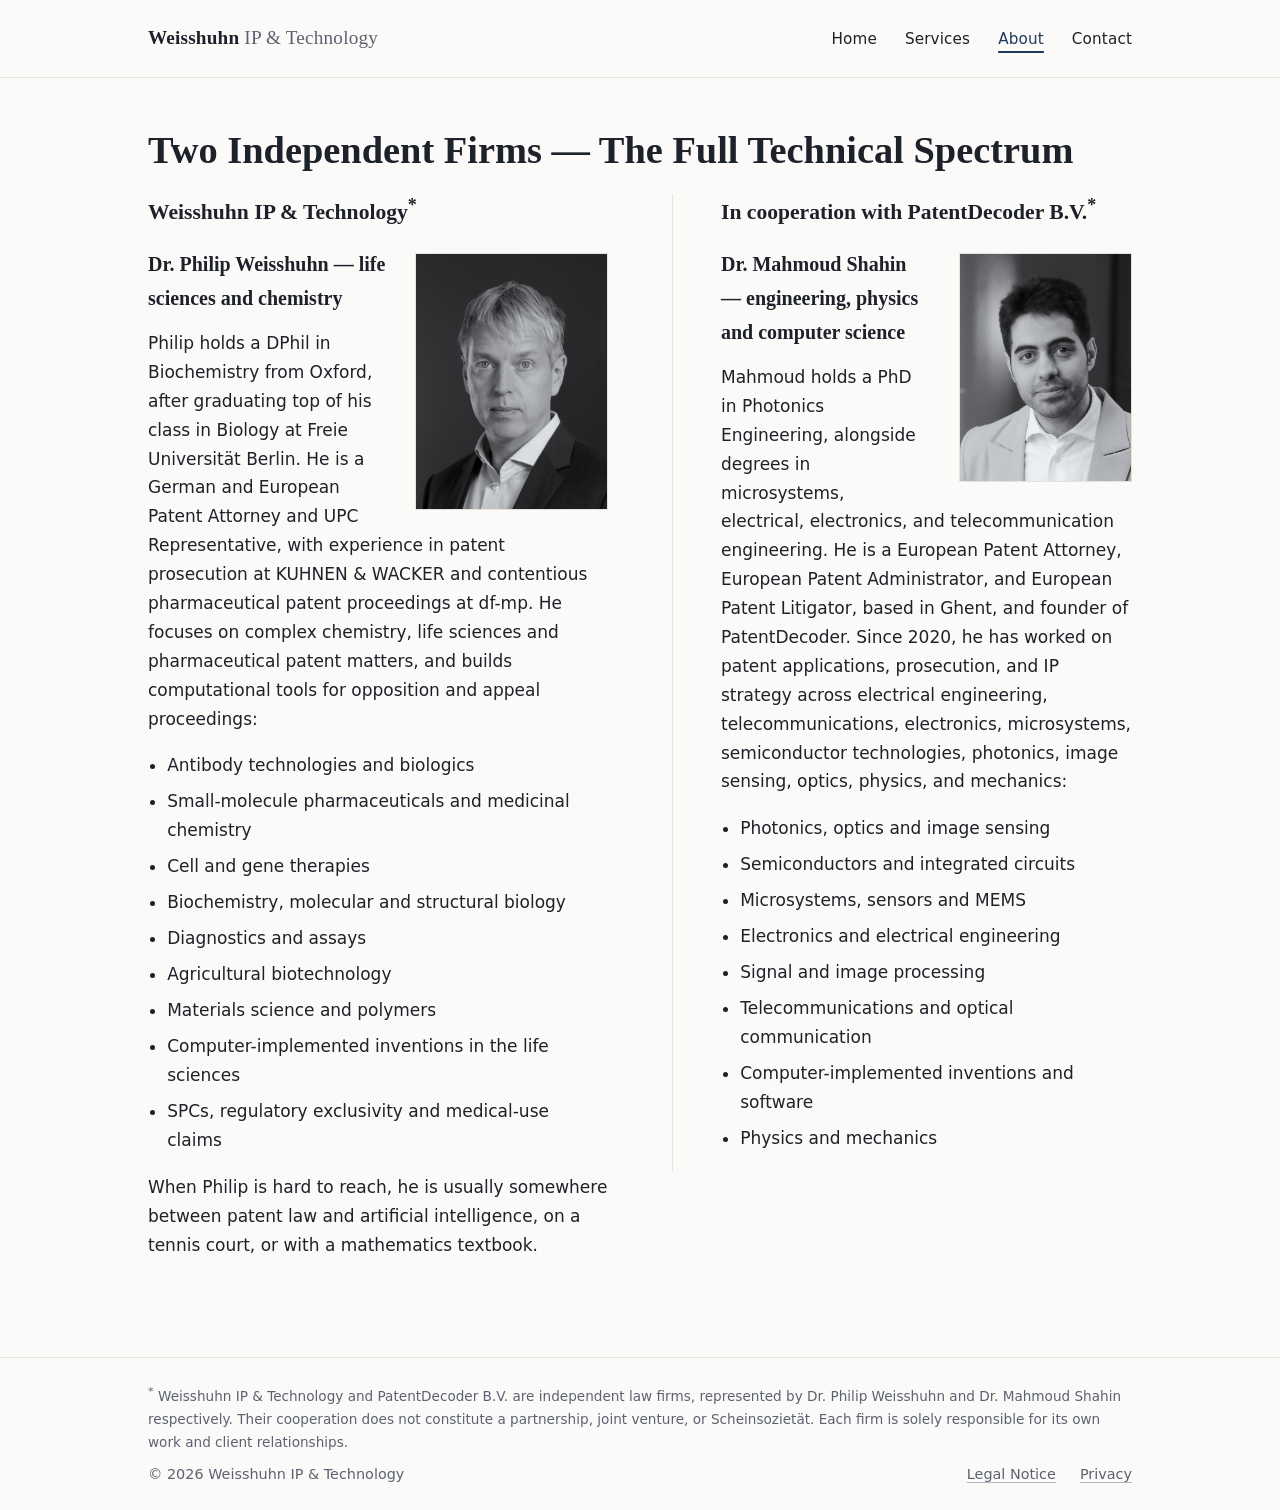
==== about.html @ 323ae5f3 "Initial commit" ====
<!DOCTYPE html>
<html lang="en">
<head>
  <meta charset="utf-8">
  <meta name="viewport" content="width=device-width, initial-scale=1">
  <meta name="color-scheme" content="light">
  <meta name="description" content="Dr. Philip Weisshuhn, German and European Patent Attorney and UPC Representative, based in Vogt, Germany.">
  <title>About – Weisshuhn IP &amp; Technology</title>
  <link rel="icon" type="image/svg+xml" href="favicon.svg">
  <link rel="stylesheet" href="style.css">
</head>
<body>
  <a class="skip" href="#main">Skip to content</a>
  <header class="site">
    <div class="wrap">
      <a class="brand" href="index.html">Weisshuhn <span>IP &amp; Technology</span></a>
      <nav class="main" aria-label="Main">
        <ul>
          <li><a href="index.html">Home</a></li>
          <li><a href="services.html">Services</a></li>
          <li><a href="about.html" aria-current="page">About</a></li>
          <li><a href="contact.html">Contact</a></li>
        </ul>
      </nav>
    </div>
  </header>

  <main id="main" class="about">
    <h1>Two Independent Firms &mdash; The Full Technical Spectrum</h1>
    <div class="about-grid">

      <section class="about-self">
        <h2 class="section-firm">Weisshuhn IP &amp; Technology<sup>*</sup></h2>
        <img class="portrait" src="Seleniumstich.jpg" alt="Dr. Philip Weisshuhn" width="640" height="853">
        <p class="name">Dr. Philip Weisshuhn &mdash; life sciences and chemistry</p>
        <p>Philip holds a DPhil in Biochemistry from Oxford, after graduating top of his class in Biology at Freie Universität Berlin. He is a German and European Patent Attorney and UPC Representative, with experience in patent prosecution at KUHNEN &amp; WACKER and contentious pharmaceutical patent proceedings at df-mp. He focuses on complex chemistry, life sciences and pharmaceutical patent matters, and builds computational tools for opposition and appeal proceedings:</p>

        <ul>
          <li>Antibody technologies and biologics</li>
          <li>Small-molecule pharmaceuticals and medicinal chemistry</li>
          <li>Cell and gene therapies</li>
          <li>Biochemistry, molecular and structural biology</li>
          <li>Diagnostics and assays</li>
          <li>Agricultural biotechnology</li>
          <li>Materials science and polymers</li>
          <li>Computer-implemented inventions in the life sciences</li>
          <li>SPCs, regulatory exclusivity and medical-use claims</li>
        </ul>

        <p>When Philip is hard to reach, he is usually somewhere between patent law and artificial intelligence, on a tennis court, or with a mathematics textbook.</p>
      </section>

      <section class="about-coop">
        <h2 class="section-firm">In cooperation with PatentDecoder B.V.<sup>*</sup></h2>
        <img class="portrait" src="Mahprof.jpg" alt="Dr. Mahmoud Shahin" width="640" height="853">
        <p class="name">Dr. Mahmoud Shahin &mdash; engineering, physics and computer science</p>
        <p>Mahmoud holds a PhD in Photonics Engineering, alongside degrees in microsystems, electrical, electronics, and telecommunication engineering. He is a European Patent Attorney, European Patent Administrator, and European Patent Litigator, based in Ghent, and founder of PatentDecoder. Since 2020, he has worked on patent applications, prosecution, and IP strategy across electrical engineering, telecommunications, electronics, microsystems, semiconductor technologies, photonics, image sensing, optics, physics, and mechanics:</p>

        <ul>
          <li>Photonics, optics and image sensing</li>
          <li>Semiconductors and integrated circuits</li>
          <li>Microsystems, sensors and MEMS</li>
          <li>Electronics and electrical engineering</li>
          <li>Signal and image processing</li>
          <li>Telecommunications and optical communication</li>
          <li>Computer-implemented inventions and software</li>
          <li>Physics and mechanics</li>
        </ul>

      </section>

    </div>
  </main>

  <footer class="site">
    <div class="wrap">
      <p class="coop-note"><sup>*</sup> Weisshuhn IP &amp; Technology and PatentDecoder B.V. are independent law firms, represented by Dr. Philip Weisshuhn and Dr. Mahmoud Shahin respectively. Their cooperation does not constitute a partnership, joint venture, or Scheinsoziet&auml;t. Each firm is solely responsible for its own work and client relationships.</p>
      <p>&copy; 2026 Weisshuhn IP &amp; Technology</p>
      <nav aria-label="Legal">
        <a href="impressum.html">Legal Notice</a>
        <a href="privacy.html">Privacy</a>
      </nav>
    </div>
  </footer>
</body>
</html>
---- style.css ----
/* Weisshuhn IP & Technology — site stylesheet */

:root {
  --ink: #1d2129;
  --muted: #5b6270;
  --accent: #1f3a5c;
  --accent-dark: #16293f;
  --rule: #e4e2dd;
  --bg: #fbfaf8;
  --serif: "Iowan Old Style", "Palatino Linotype", Palatino, "Book Antiqua", Georgia, serif;
  --sans: system-ui, -apple-system, "Segoe UI", Roboto, "Helvetica Neue", Arial, sans-serif;
}

* {
  box-sizing: border-box;
}

html {
  height: 100%;
}

body {
  margin: 0;
  min-height: 100%;
  display: flex;
  flex-direction: column;
  background: var(--bg);
  color: var(--ink);
  font-family: var(--sans);
  font-size: 1.0625rem;
  line-height: 1.7;
  -webkit-font-smoothing: antialiased;
}

/* Layout ------------------------------------------------------------ */

.wrap {
  width: 100%;
  max-width: 64rem;
  margin-inline: auto;
  padding-inline: 1.25rem;
}

main {
  flex: 1;
  width: 100%;
  max-width: 46rem;
  margin-inline: auto;
  padding: 3rem 1.25rem 5rem;
}

/* Header ------------------------------------------------------------ */

.skip {
  position: absolute;
  left: -999px;
  top: 0;
  background: var(--accent);
  color: #fff;
  padding: 0.5rem 1rem;
}

.skip:focus {
  left: 0;
  z-index: 10;
}

header.site {
  border-bottom: 1px solid var(--rule);
  background: var(--bg);
}

header.site .wrap {
  display: flex;
  flex-wrap: wrap;
  align-items: baseline;
  justify-content: space-between;
  gap: 0.5rem 2rem;
  padding-block: 1.4rem;
}

.brand {
  font-family: var(--serif);
  font-size: 1.2rem;
  font-weight: 600;
  color: var(--ink);
  text-decoration: none;
  letter-spacing: 0.01em;
  white-space: nowrap;
}

.brand span {
  font-weight: 400;
  color: var(--muted);
}

nav.main ul {
  list-style: none;
  display: flex;
  flex-wrap: wrap;
  gap: 0.25rem 1.75rem;
  margin: 0;
  padding: 0;
}

nav.main a {
  color: var(--ink);
  text-decoration: none;
  font-size: 0.95rem;
  letter-spacing: 0.01em;
}

nav.main a:hover {
  color: var(--accent);
}

nav.main a[aria-current="page"] {
  color: var(--accent);
  text-decoration: underline;
  text-underline-offset: 0.45em;
  text-decoration-thickness: 1.5px;
}

/* Typography --------------------------------------------------------- */

h1, h2, h3 {
  font-family: var(--serif);
  font-weight: 600;
  line-height: 1.25;
  color: var(--ink);
}

h1 {
  font-size: clamp(1.8rem, 4.5vw, 2.4rem);
  margin: 0 0 1.25rem;
}

h2 {
  font-size: 1.35rem;
  margin: 2.75rem 0 0.75rem;
}

h3 {
  font-size: 1.1rem;
  margin: 2rem 0 0.5rem;
}

p {
  margin: 0 0 1.1rem;
}

ul {
  margin: 0 0 1.1rem;
  padding-left: 1.2rem;
}

main li + li {
  margin-top: 0.45rem;
}

a {
  color: var(--accent);
  text-decoration-color: rgba(31, 58, 92, 0.35);
  text-underline-offset: 0.2em;
}

a:hover {
  color: var(--accent-dark);
  text-decoration-color: currentColor;
}

address {
  font-style: normal;
  margin: 0 0 1.1rem;
}

.lead {
  font-size: 1.15rem;
  color: var(--muted);
  margin-bottom: 2rem;
}

.name {
  font-family: var(--serif);
  font-size: 1.25rem;
  font-weight: 600;
  margin-bottom: 0.9rem;
}

.name-sub {
  font-size: 1rem;
  color: var(--muted);
  margin: -0.6rem 0 0.9rem;
}

.updated {
  font-size: 0.9rem;
  color: var(--muted);
}

/* Highlight for bracketed placeholders — remove the .placeholder class
   (or this rule) once the real details are filled in. */
.placeholder {
  background: #fdf3d2;
  border-radius: 2px;
  padding: 0 0.15em;
}

.portrait {
  float: right;
  width: min(240px, 42%);
  height: auto;
  margin: 0.4rem 0 1rem 1.75rem;
  border: 1px solid var(--rule);
}

/* About ------------------------------------------------------------- */

main.about {
  max-width: 64rem;
}

.about-grid {
  display: grid;
  grid-template-columns: 1fr 1fr;
  gap: 0 4rem;
  align-items: start;
}

.about-coop {
  border-left: 1px solid var(--rule);
  padding-left: 3rem;
}

.section-firm {  margin: 0 0 1.25rem;
}

.coop-sub {
  color: var(--muted);
  font-style: italic;
  margin-bottom: 1.5rem;
}

.coop-note {
  font-size: 0.85rem;
  color: var(--muted);
  width: 100%;
  margin: 0 0 0.75rem;
}

/* Home -------------------------------------------------------------- */

main.home {
  max-width: 55rem;
}

.hero {
  padding-top: 0.75rem;
  display: flex;
  align-items: flex-start;
  gap: 3rem;
}

.hero-text {
  flex: 1;
  min-width: 0;
}

.hero-photo {
  width: min(254px, 38%);
  height: auto;
  border: 1px solid var(--rule);
}

ul.way {
  list-style: none;
  padding: 0;
  margin: 0 0 2.5rem;
}

ul.way li {
  font-family: var(--serif);
  font-size: 1.2rem;
  line-height: 1.55;
  padding-left: 2.2rem;
  position: relative;
}

ul.way li + li {
  margin-top: 1.15rem;
}

ul.way li::before {
  content: "\2026";
  position: absolute;
  left: 0;
  color: var(--accent);
}

.cta {
  margin-top: 2.75rem;
  text-align: center;
}

.cta a {
  display: inline-block;
  border: 1px solid var(--accent);
  color: var(--accent);
  text-decoration: none;
  padding: 0.55em 1.2em;
  letter-spacing: 0.01em;
}

.cta a:hover {
  background: var(--accent);
  color: #fff;
}

/* Footer ------------------------------------------------------------- */

footer.site {
  border-top: 1px solid var(--rule);
  font-size: 0.9rem;
  color: var(--muted);
}

footer.site .wrap {
  display: flex;
  flex-wrap: wrap;
  justify-content: space-between;
  gap: 0.5rem 2rem;
  padding-block: 1.5rem;
}

footer.site p {
  margin: 0;
}

footer.site nav {
  display: flex;
  gap: 1.5rem;
}

footer.site a {
  color: var(--muted);
}

footer.site a:hover {
  color: var(--accent);
}

/* Small screens ------------------------------------------------------ */

@media (max-width: 900px) {
  .about-grid {
    grid-template-columns: 1fr;
  }

  .about-coop {
    border-left: none;
    border-top: 1px solid var(--rule);
    padding-left: 0;
    padding-top: 2rem;
    margin-top: 2rem;
  }
}

@media (max-width: 640px) {
  header.site .wrap {
    flex-direction: column;
    align-items: flex-start;
    padding-block: 1.1rem;
  }

  nav.main ul {
    gap: 0.25rem 1.25rem;
  }

  main {
    padding-top: 2.25rem;
  }

  ul.way li {
    font-size: 1.1rem;
    padding-left: 1.8rem;
  }

  .portrait {
    float: none;
    width: min(220px, 60%);
    margin: 0.25rem 0 1.5rem;
  }

  .hero {
    flex-direction: column;
    gap: 0;
  }

  .hero-photo {
    width: min(220px, 60%);
    margin-top: 2rem;
    order: 1;
  }
}
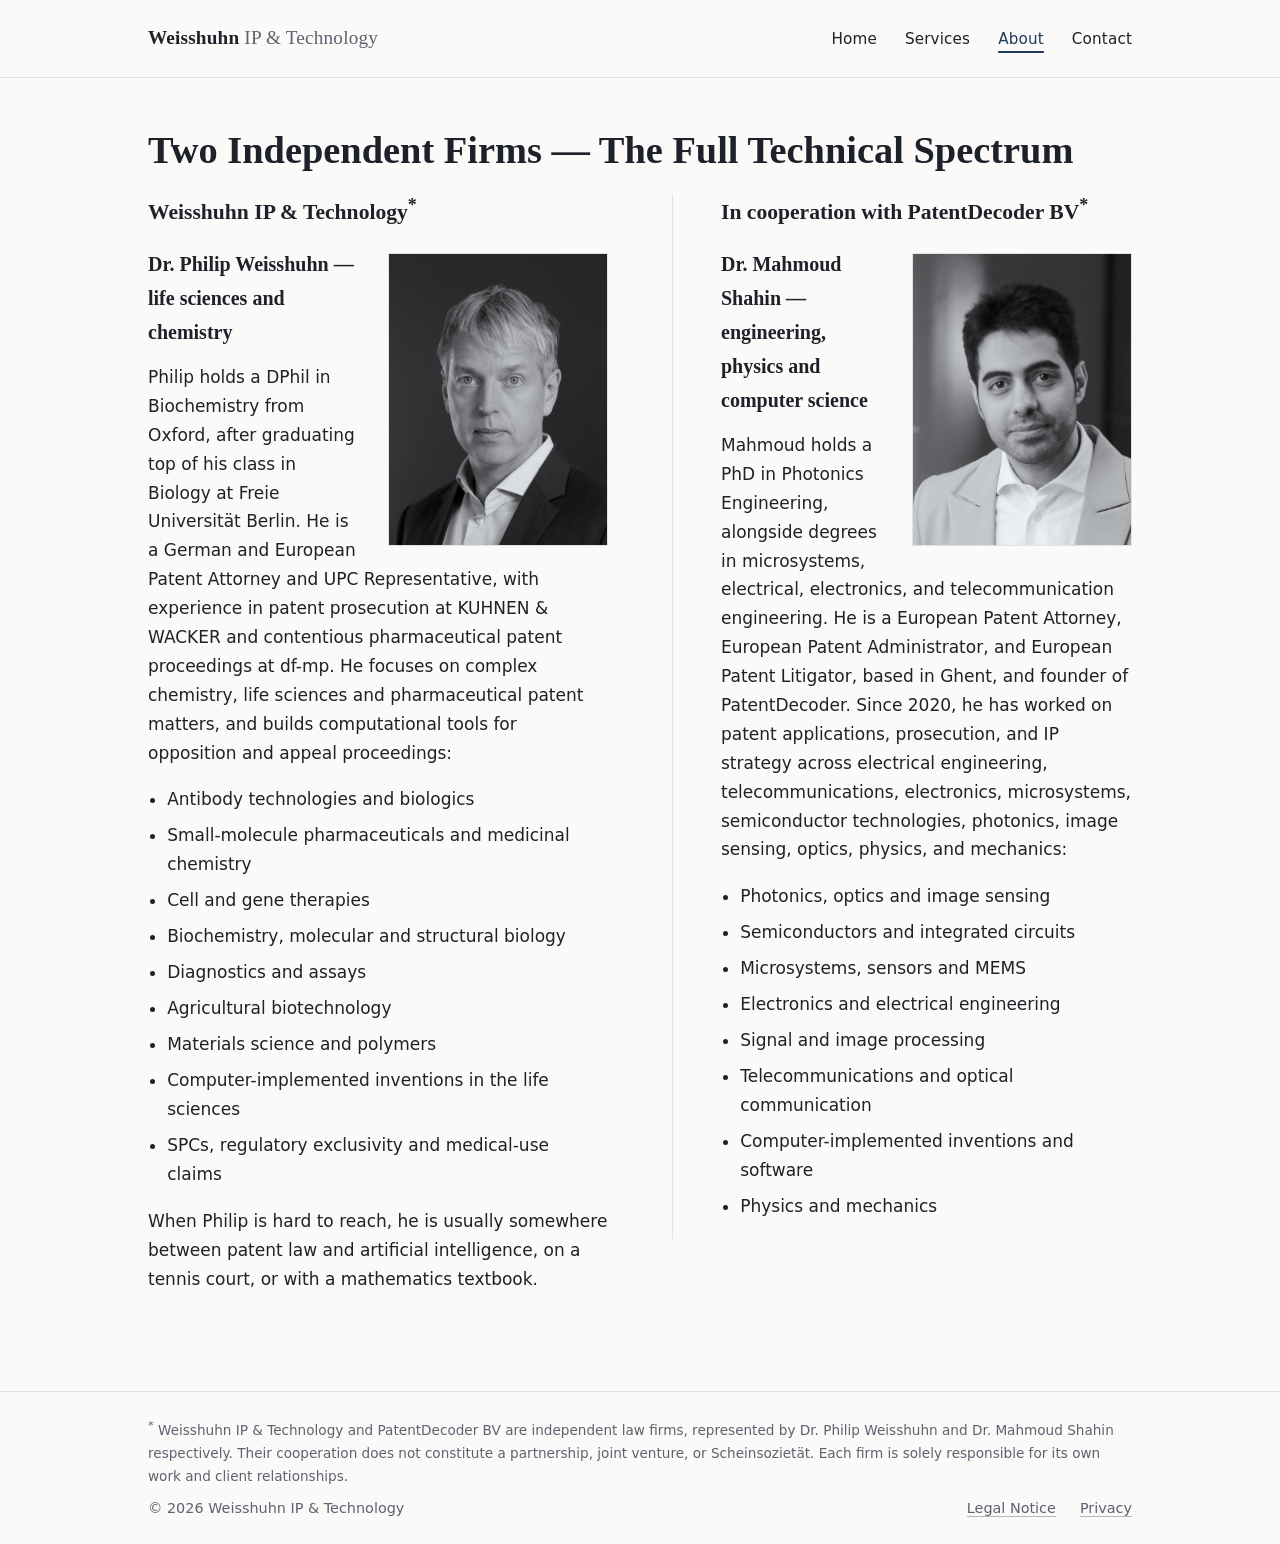
==== commit 8e9fa70b: "Update home page text and about page, fix hero photo alignment" ====
--- a/about.html
+++ b/about.html
@@ -51,7 +51,7 @@
       </section>
 
       <section class="about-coop">
-        <h2 class="section-firm">In cooperation with PatentDecoder B.V.<sup>*</sup></h2>
+        <h2 class="section-firm">In cooperation with PatentDecoder BV<sup>*</sup></h2>
         <img class="portrait" src="Mahprof.jpg" alt="Dr. Mahmoud Shahin" width="640" height="853">
         <p class="name">Dr. Mahmoud Shahin &mdash; engineering, physics and computer science</p>
         <p>Mahmoud holds a PhD in Photonics Engineering, alongside degrees in microsystems, electrical, electronics, and telecommunication engineering. He is a European Patent Attorney, European Patent Administrator, and European Patent Litigator, based in Ghent, and founder of PatentDecoder. Since 2020, he has worked on patent applications, prosecution, and IP strategy across electrical engineering, telecommunications, electronics, microsystems, semiconductor technologies, photonics, image sensing, optics, physics, and mechanics:</p>
@@ -74,7 +74,7 @@
 
   <footer class="site">
     <div class="wrap">
-      <p class="coop-note"><sup>*</sup> Weisshuhn IP &amp; Technology and PatentDecoder B.V. are independent law firms, represented by Dr. Philip Weisshuhn and Dr. Mahmoud Shahin respectively. Their cooperation does not constitute a partnership, joint venture, or Scheinsoziet&auml;t. Each firm is solely responsible for its own work and client relationships.</p>
+      <p class="coop-note"><sup>*</sup> Weisshuhn IP &amp; Technology and PatentDecoder BV are independent law firms, represented by Dr. Philip Weisshuhn and Dr. Mahmoud Shahin respectively. Their cooperation does not constitute a partnership, joint venture, or Scheinsoziet&auml;t. Each firm is solely responsible for its own work and client relationships.</p>
       <p>&copy; 2026 Weisshuhn IP &amp; Technology</p>
       <nav aria-label="Legal">
         <a href="impressum.html">Legal Notice</a>
--- a/style.css
+++ b/style.css
@@ -227,6 +227,10 @@
   align-items: start;
 }
 
+.about-grid .portrait {
+  width: 220px;
+}
+
 .about-coop {
   border-left: 1px solid var(--rule);
   padding-left: 3rem;
@@ -257,7 +261,7 @@
 .hero {
   padding-top: 0.75rem;
   display: flex;
-  align-items: flex-start;
+  align-items: stretch;
   gap: 3rem;
 }
 
@@ -266,16 +270,26 @@
   min-width: 0;
 }
 
+.hero-photo-wrap {
+  position: relative;
+  width: min(254px, 38%);
+  align-self: stretch;
+  overflow: hidden;
+  border: 1px solid var(--rule);
+}
+
 .hero-photo {
-  width: min(254px, 38%);
-  height: auto;
-  border: 1px solid var(--rule);
+  position: absolute;
+  inset: 0;
+  width: 100%;
+  height: 100%;
+  object-fit: cover;
 }
 
 ul.way {
   list-style: none;
   padding: 0;
-  margin: 0 0 2.5rem;
+  margin: 0;
 }
 
 ul.way li {
@@ -396,9 +410,17 @@
     gap: 0;
   }
 
-  .hero-photo {
+  .hero-photo-wrap {
+    position: static;
     width: min(220px, 60%);
     margin-top: 2rem;
     order: 1;
-  }
-}
+    align-self: auto;
+  }
+
+  .hero-photo {
+    position: static;
+    width: 100%;
+    height: auto;
+  }
+}
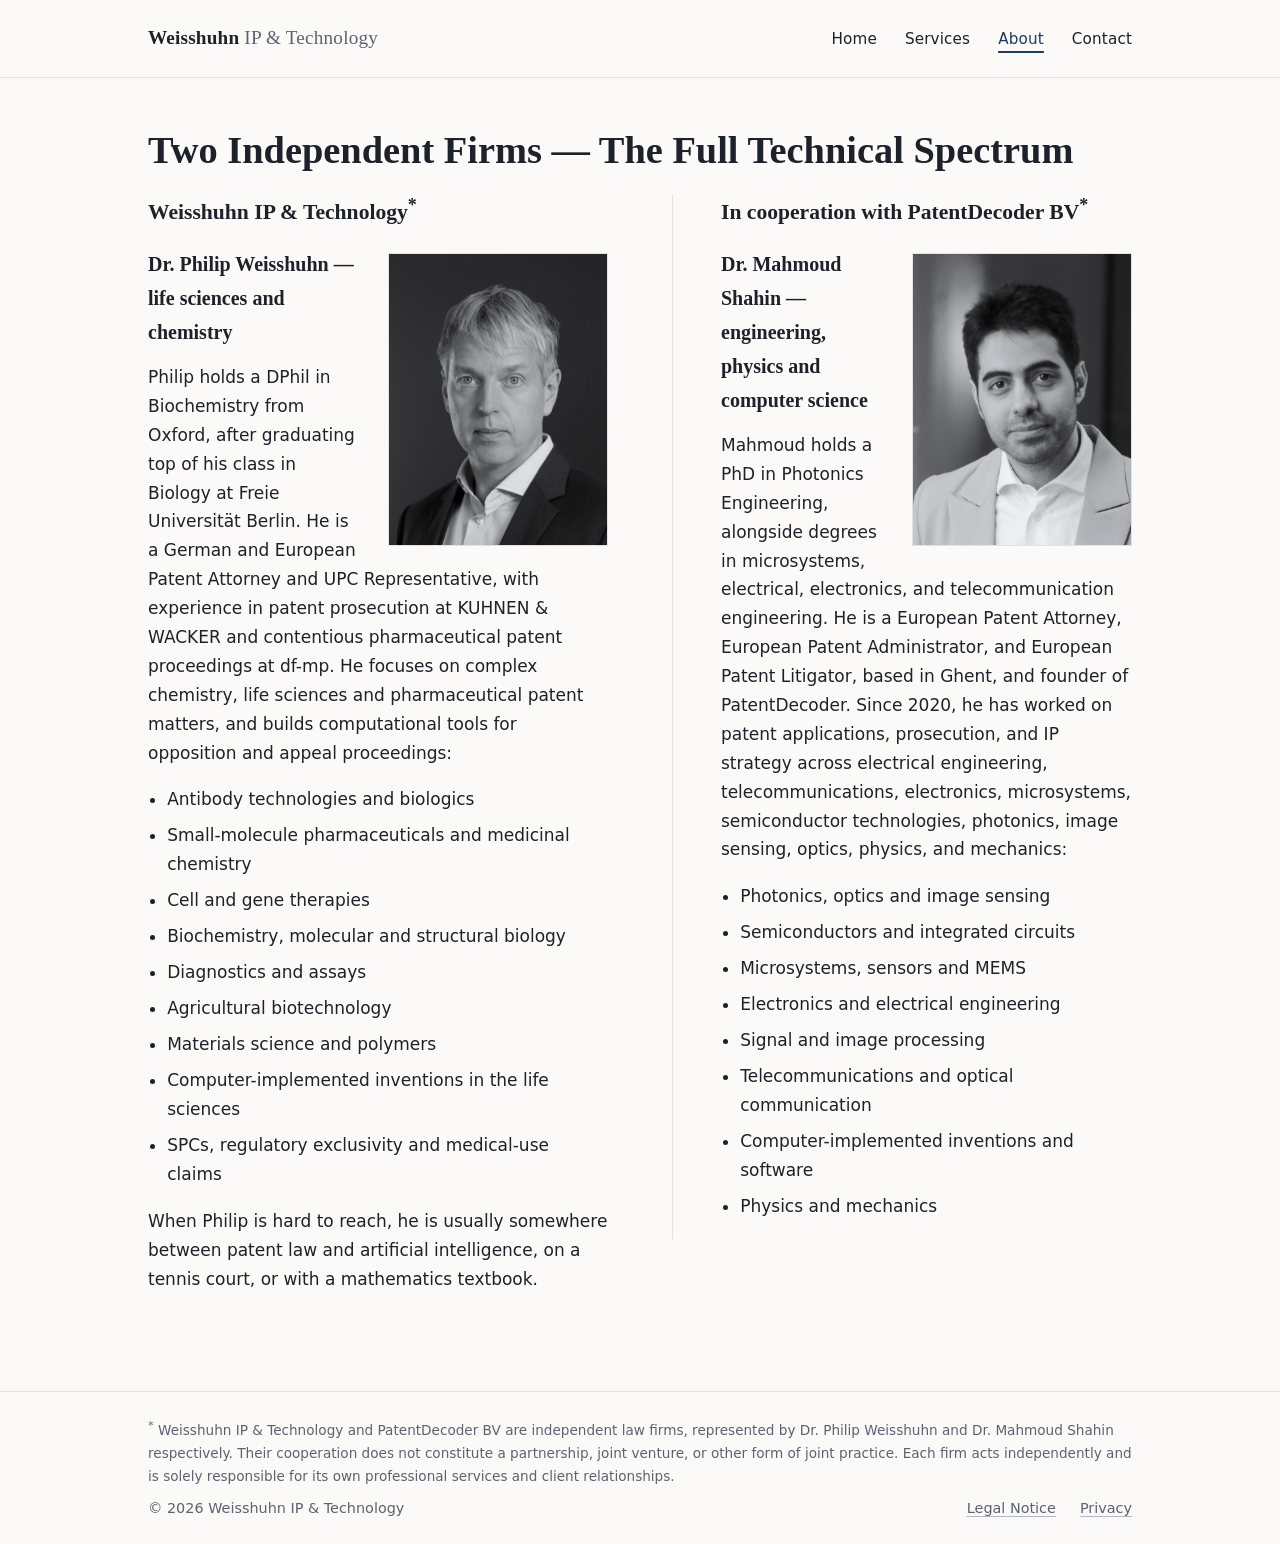
==== commit d867e99e: "Update cooperation note wording" ====
--- a/about.html
+++ b/about.html
@@ -74,7 +74,7 @@
 
   <footer class="site">
     <div class="wrap">
-      <p class="coop-note"><sup>*</sup> Weisshuhn IP &amp; Technology and PatentDecoder BV are independent law firms, represented by Dr. Philip Weisshuhn and Dr. Mahmoud Shahin respectively. Their cooperation does not constitute a partnership, joint venture, or Scheinsoziet&auml;t. Each firm is solely responsible for its own work and client relationships.</p>
+      <p class="coop-note"><sup>*</sup> Weisshuhn IP &amp; Technology and PatentDecoder BV are independent law firms, represented by Dr. Philip Weisshuhn and Dr. Mahmoud Shahin respectively. Their cooperation does not constitute a partnership, joint venture, or other form of joint practice. Each firm acts independently and is solely responsible for its own professional services and client relationships.</p>
       <p>&copy; 2026 Weisshuhn IP &amp; Technology</p>
       <nav aria-label="Legal">
         <a href="impressum.html">Legal Notice</a>
--- a/style.css
+++ b/style.css
@@ -261,7 +261,7 @@
 .hero {
   padding-top: 0.75rem;
   display: flex;
-  align-items: stretch;
+  align-items: flex-start;
   gap: 3rem;
 }
 
@@ -270,26 +270,18 @@
   min-width: 0;
 }
 
-.hero-photo-wrap {
-  position: relative;
+.hero-photo {
+  flex: 0 0 auto;
   width: min(254px, 38%);
-  align-self: stretch;
-  overflow: hidden;
+  min-width: 0;
+  height: auto;
   border: 1px solid var(--rule);
-}
-
-.hero-photo {
-  position: absolute;
-  inset: 0;
-  width: 100%;
-  height: 100%;
-  object-fit: cover;
 }
 
 ul.way {
   list-style: none;
   padding: 0;
-  margin: 0;
+  margin: 0 0 2.5rem;
 }
 
 ul.way li {
@@ -410,17 +402,11 @@
     gap: 0;
   }
 
-  .hero-photo-wrap {
+  .hero-photo {
     position: static;
     width: min(220px, 60%);
+    height: auto;
     margin-top: 2rem;
     order: 1;
-    align-self: auto;
-  }
-
-  .hero-photo {
-    position: static;
-    width: 100%;
-    height: auto;
-  }
-}
+  }
+}
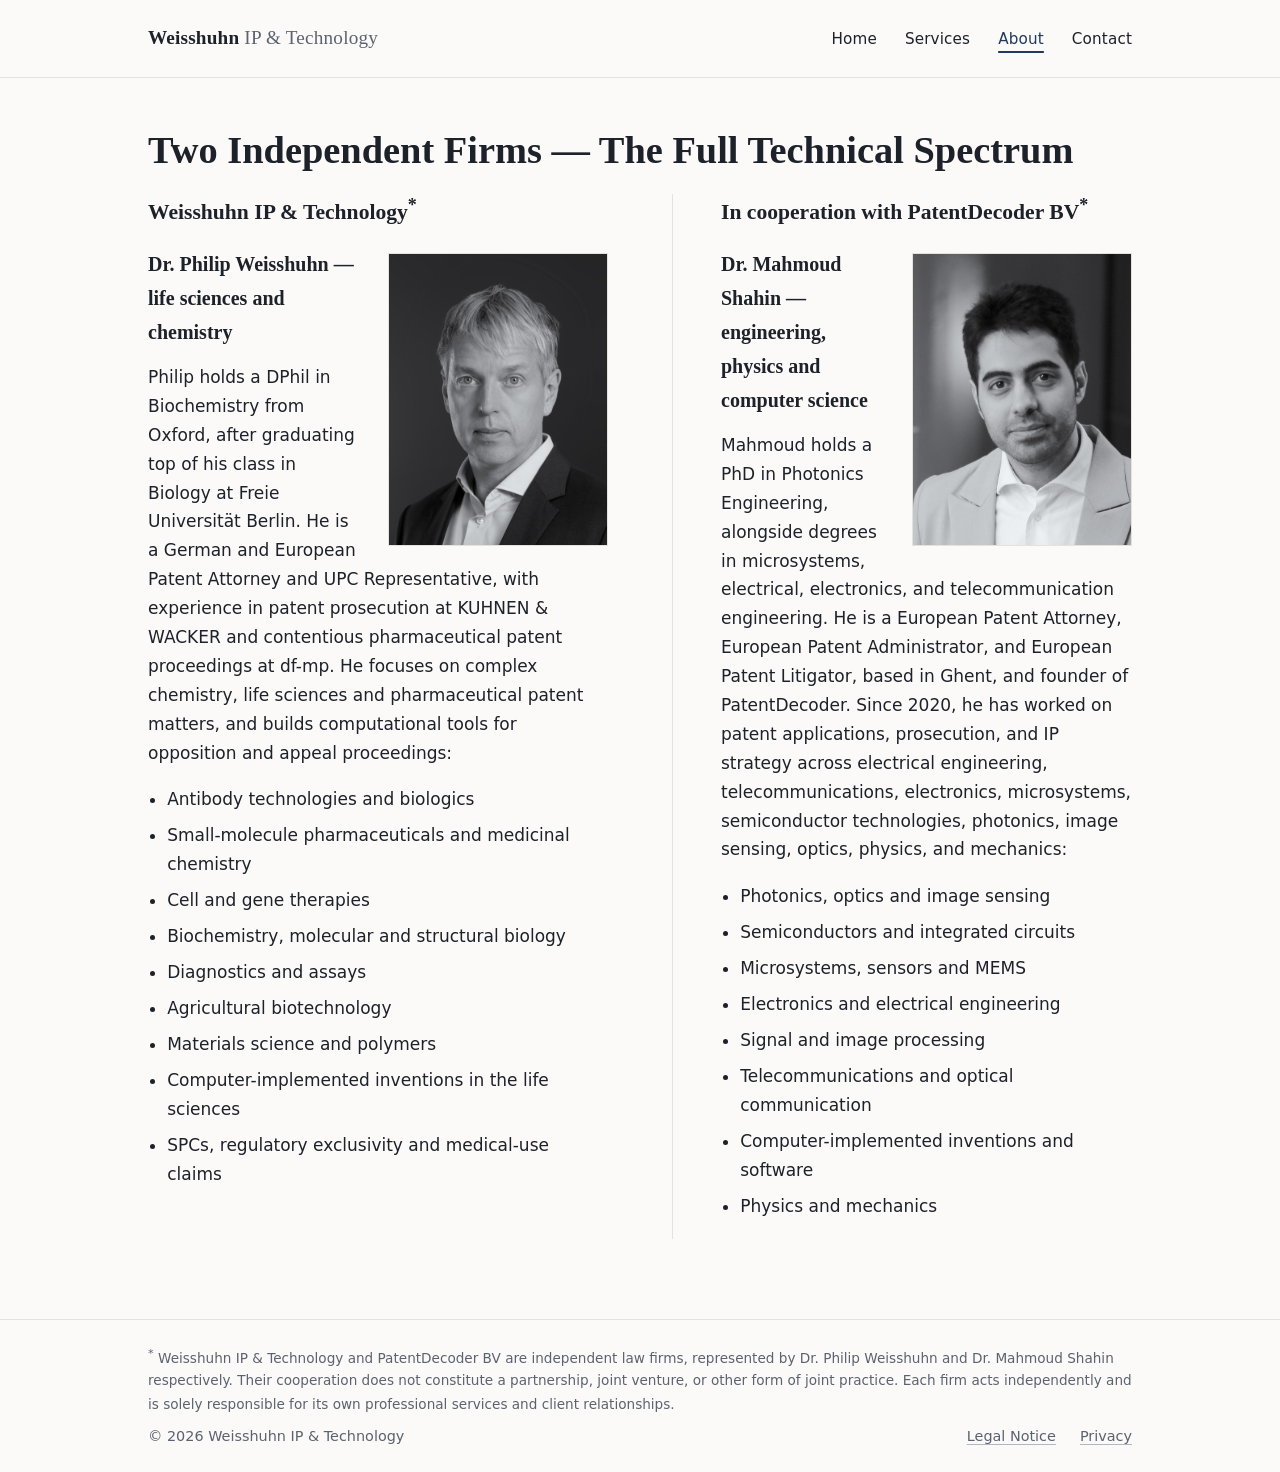
==== commit 89818630: "Remove 'hard to reach' sentence from about page" ====
--- a/about.html
+++ b/about.html
@@ -47,7 +47,6 @@
           <li>SPCs, regulatory exclusivity and medical-use claims</li>
         </ul>
 
-        <p>When Philip is hard to reach, he is usually somewhere between patent law and artificial intelligence, on a tennis court, or with a mathematics textbook.</p>
       </section>
 
       <section class="about-coop">
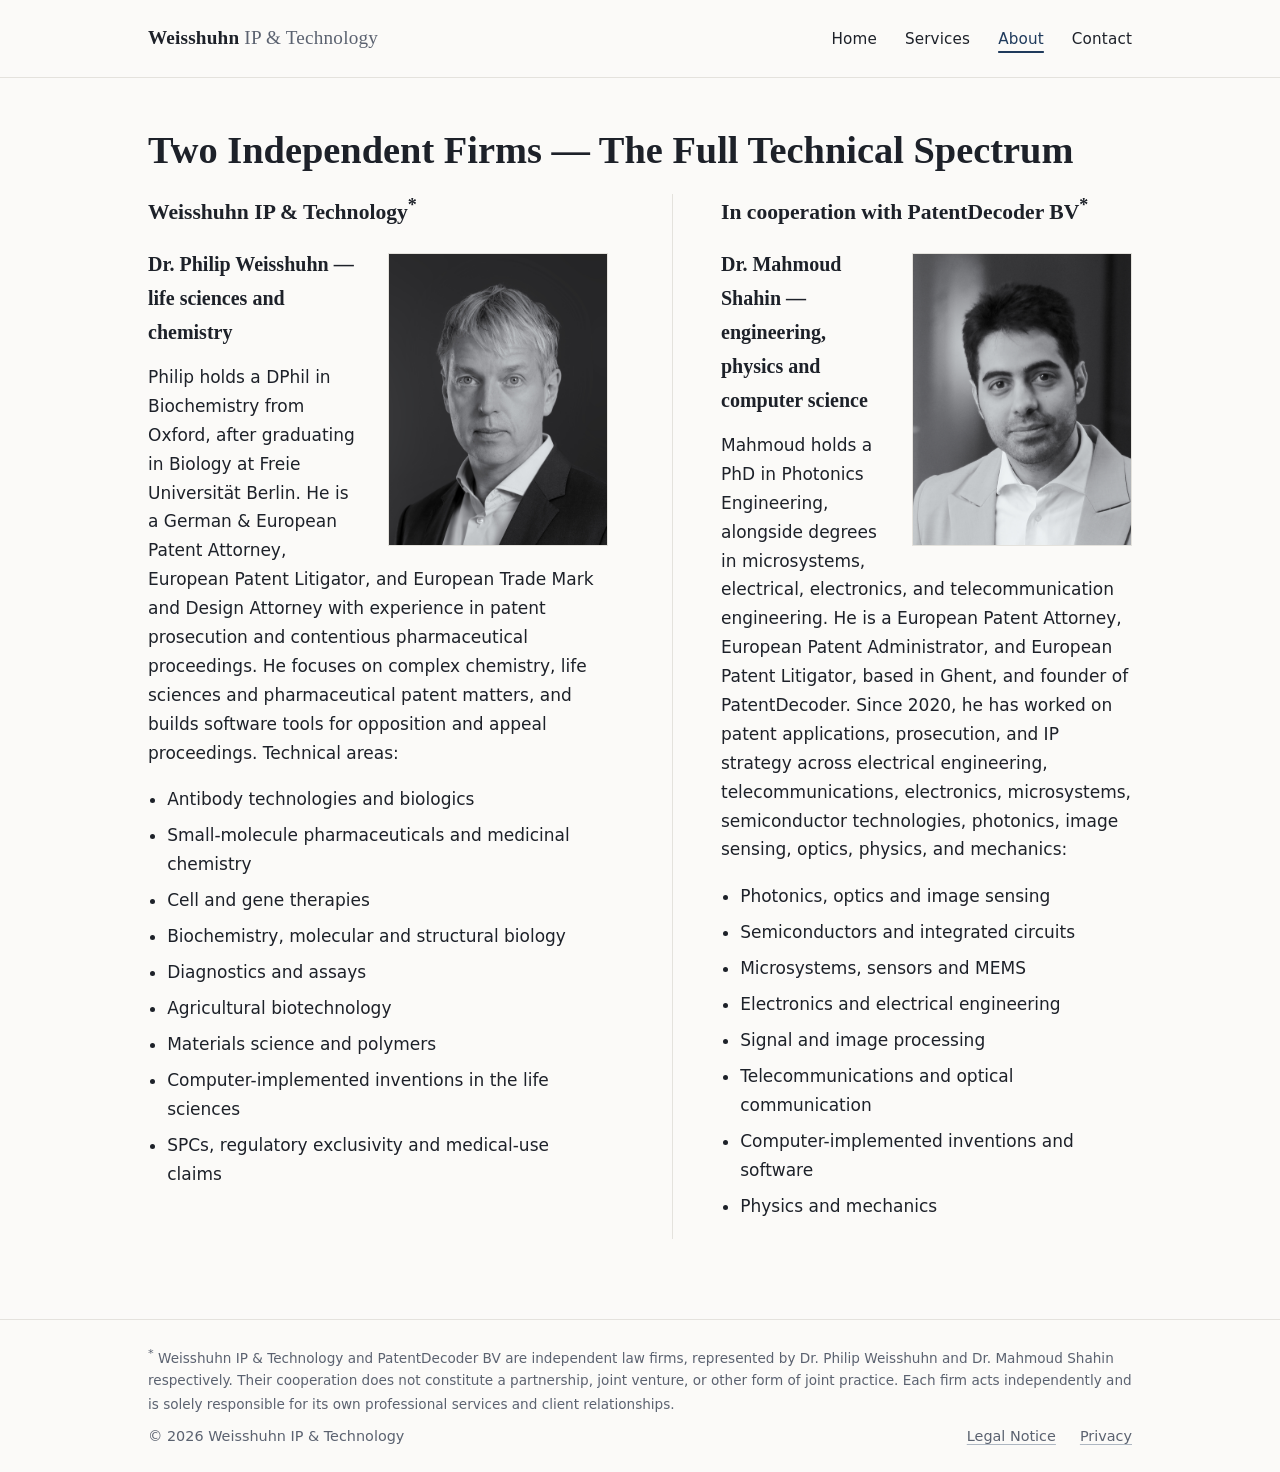
==== commit 1918a993: "Update Philip's bio text on about page" ====
--- a/about.html
+++ b/about.html
@@ -33,7 +33,7 @@
         <h2 class="section-firm">Weisshuhn IP &amp; Technology<sup>*</sup></h2>
         <img class="portrait" src="Seleniumstich.jpg" alt="Dr. Philip Weisshuhn" width="640" height="853">
         <p class="name">Dr. Philip Weisshuhn &mdash; life sciences and chemistry</p>
-        <p>Philip holds a DPhil in Biochemistry from Oxford, after graduating top of his class in Biology at Freie Universität Berlin. He is a German and European Patent Attorney and UPC Representative, with experience in patent prosecution at KUHNEN &amp; WACKER and contentious pharmaceutical patent proceedings at df-mp. He focuses on complex chemistry, life sciences and pharmaceutical patent matters, and builds computational tools for opposition and appeal proceedings:</p>
+        <p>Philip holds a DPhil in Biochemistry from Oxford, after graduating in Biology at Freie Universität Berlin. He is a German &amp; European Patent Attorney, European Patent Litigator, and European Trade Mark and Design Attorney with experience in patent prosecution and contentious pharmaceutical proceedings. He focuses on complex chemistry, life sciences and pharmaceutical patent matters, and builds software tools for opposition and appeal proceedings. Technical areas:</p>
 
         <ul>
           <li>Antibody technologies and biologics</li>
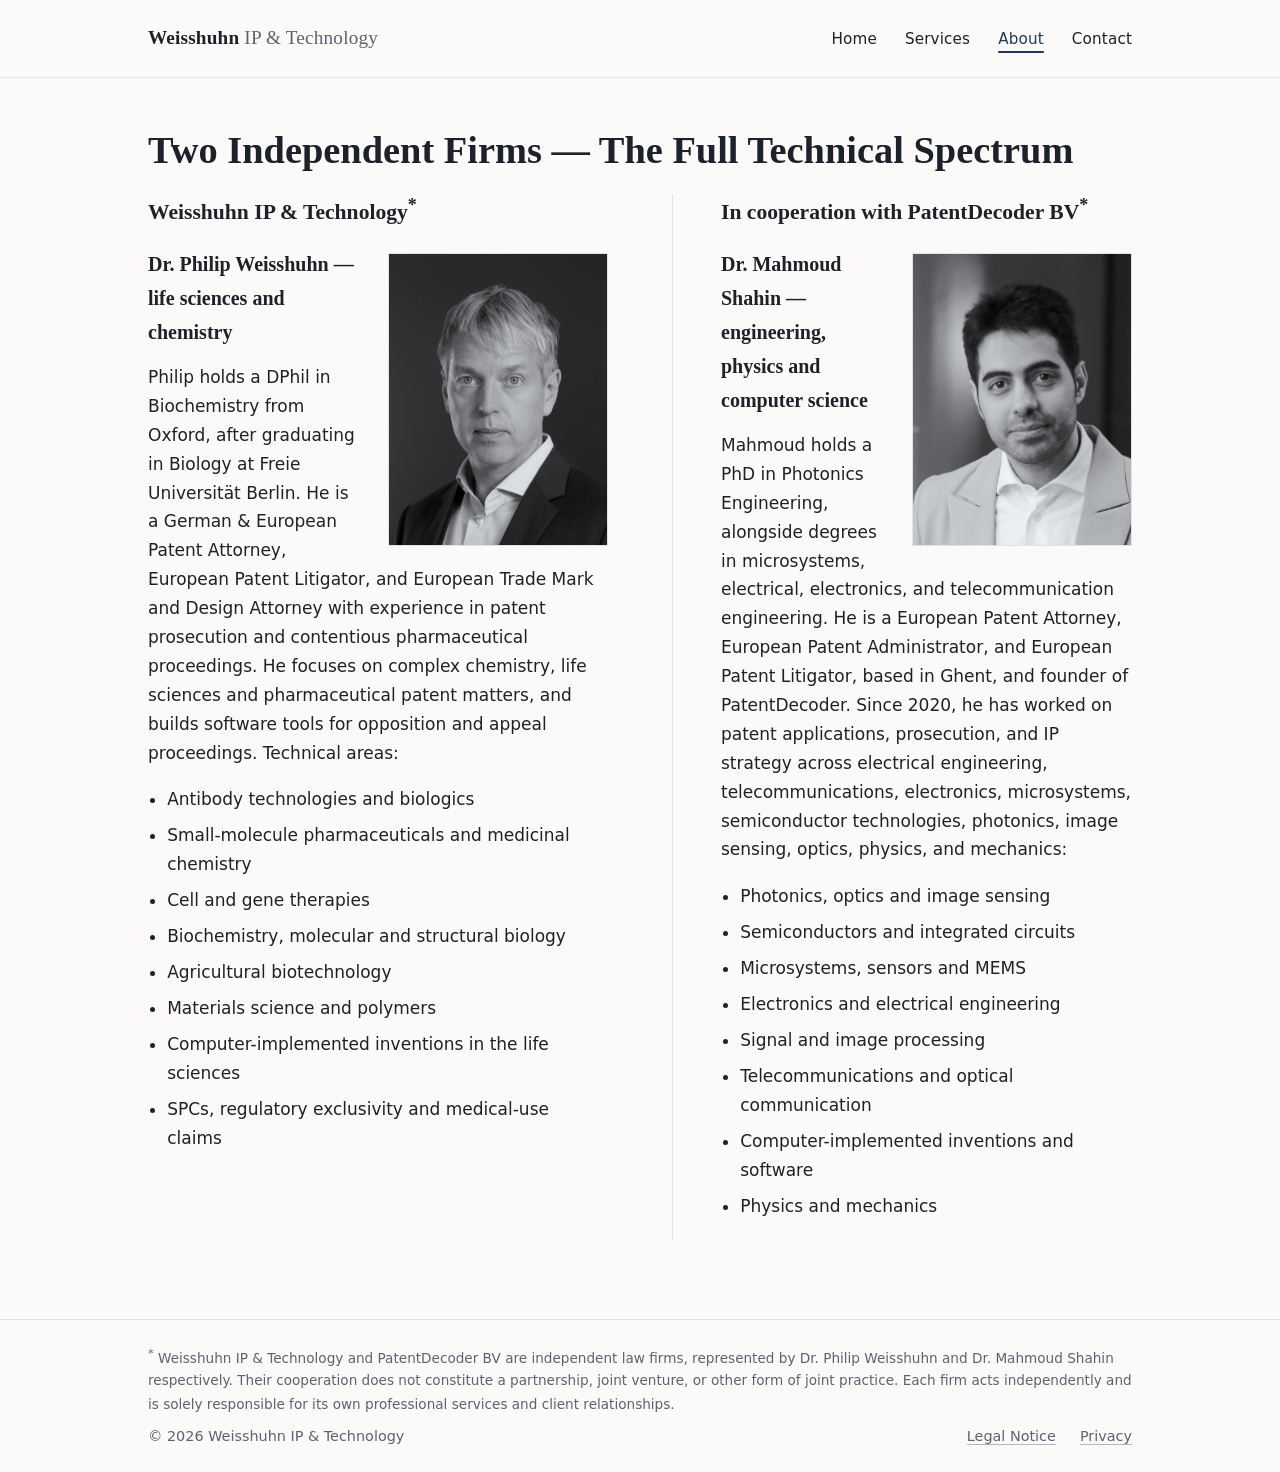
==== commit 327a30a9: "Remove 'Diagnostics and assays' from technical areas list" ====
--- a/about.html
+++ b/about.html
@@ -40,7 +40,6 @@
           <li>Small-molecule pharmaceuticals and medicinal chemistry</li>
           <li>Cell and gene therapies</li>
           <li>Biochemistry, molecular and structural biology</li>
-          <li>Diagnostics and assays</li>
           <li>Agricultural biotechnology</li>
           <li>Materials science and polymers</li>
           <li>Computer-implemented inventions in the life sciences</li>
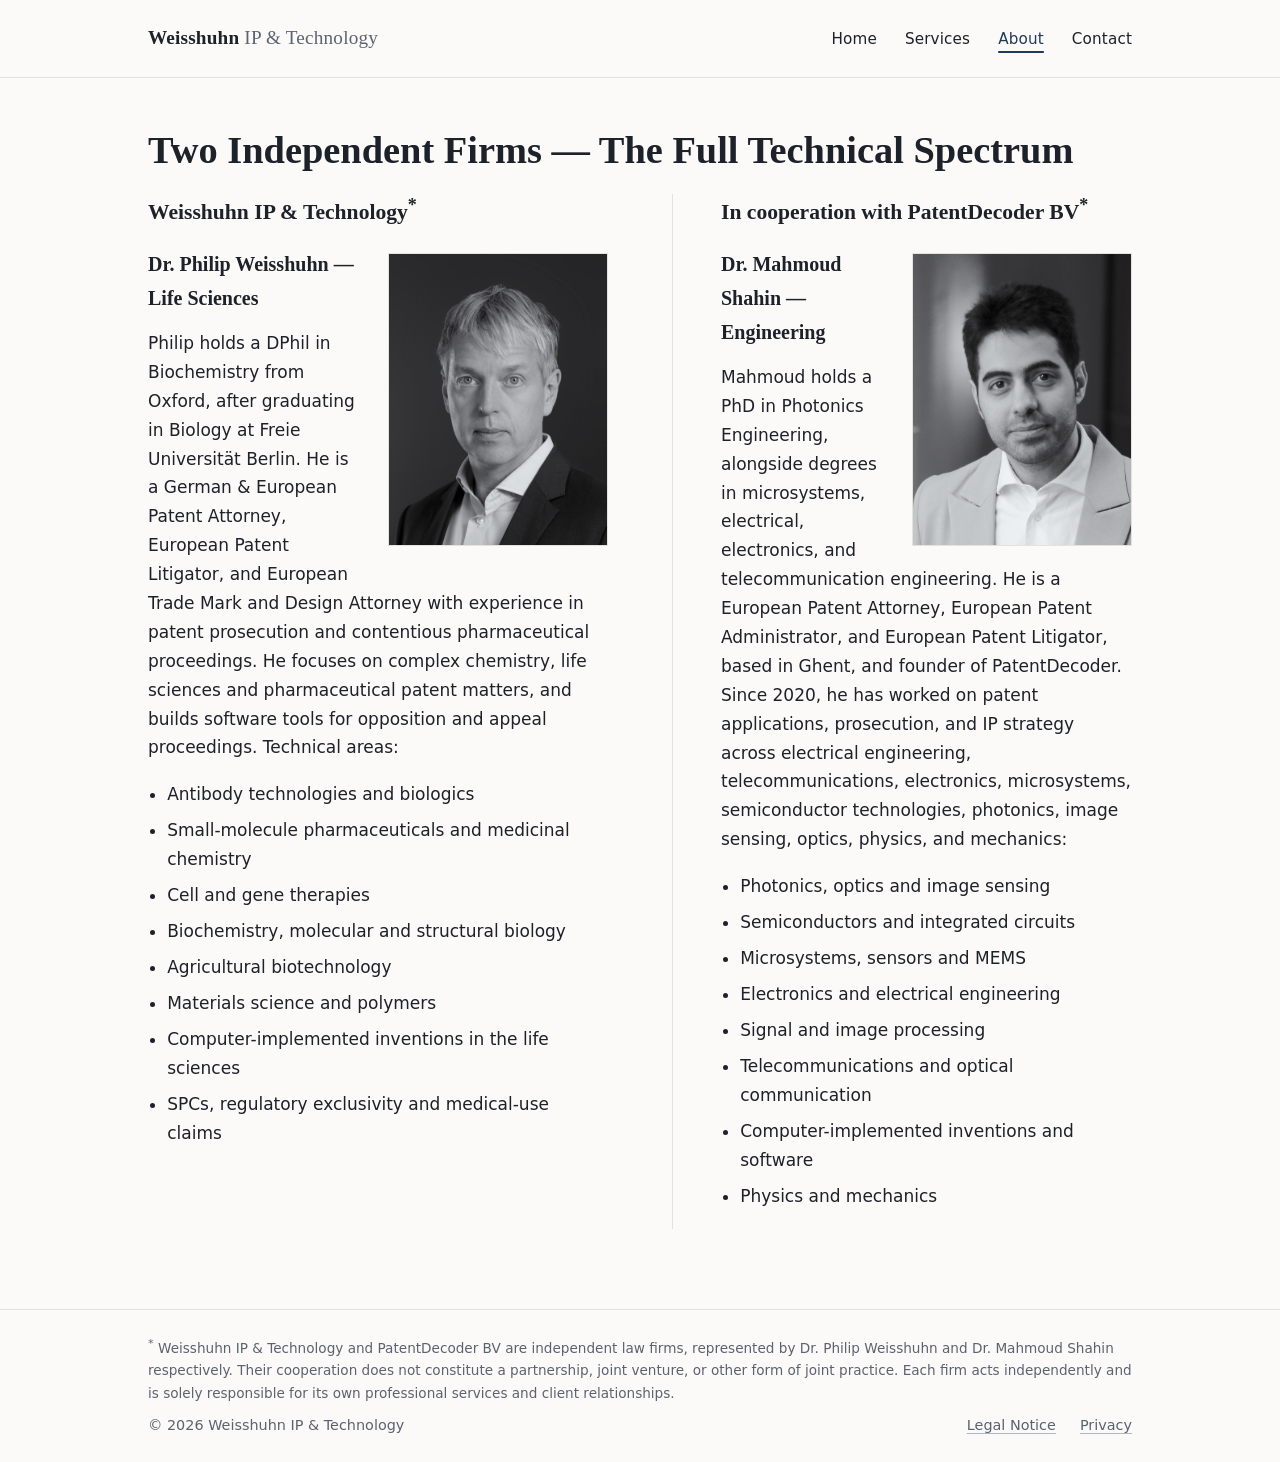
==== commit 6e06e820: "Update Philip and Mahmoud's discipline labels to Life Sciences and Engineering" ====
--- a/about.html
+++ b/about.html
@@ -32,7 +32,7 @@
       <section class="about-self">
         <h2 class="section-firm">Weisshuhn IP &amp; Technology<sup>*</sup></h2>
         <img class="portrait" src="Seleniumstich.jpg" alt="Dr. Philip Weisshuhn" width="640" height="853">
-        <p class="name">Dr. Philip Weisshuhn &mdash; life sciences and chemistry</p>
+        <p class="name">Dr. Philip Weisshuhn &mdash; Life Sciences</p>
         <p>Philip holds a DPhil in Biochemistry from Oxford, after graduating in Biology at Freie Universität Berlin. He is a German &amp; European Patent Attorney, European Patent Litigator, and European Trade Mark and Design Attorney with experience in patent prosecution and contentious pharmaceutical proceedings. He focuses on complex chemistry, life sciences and pharmaceutical patent matters, and builds software tools for opposition and appeal proceedings. Technical areas:</p>
 
         <ul>
@@ -51,7 +51,7 @@
       <section class="about-coop">
         <h2 class="section-firm">In cooperation with PatentDecoder BV<sup>*</sup></h2>
         <img class="portrait" src="Mahprof.jpg" alt="Dr. Mahmoud Shahin" width="640" height="853">
-        <p class="name">Dr. Mahmoud Shahin &mdash; engineering, physics and computer science</p>
+        <p class="name">Dr. Mahmoud Shahin &mdash; Engineering</p>
         <p>Mahmoud holds a PhD in Photonics Engineering, alongside degrees in microsystems, electrical, electronics, and telecommunication engineering. He is a European Patent Attorney, European Patent Administrator, and European Patent Litigator, based in Ghent, and founder of PatentDecoder. Since 2020, he has worked on patent applications, prosecution, and IP strategy across electrical engineering, telecommunications, electronics, microsystems, semiconductor technologies, photonics, image sensing, optics, physics, and mechanics:</p>
 
         <ul>
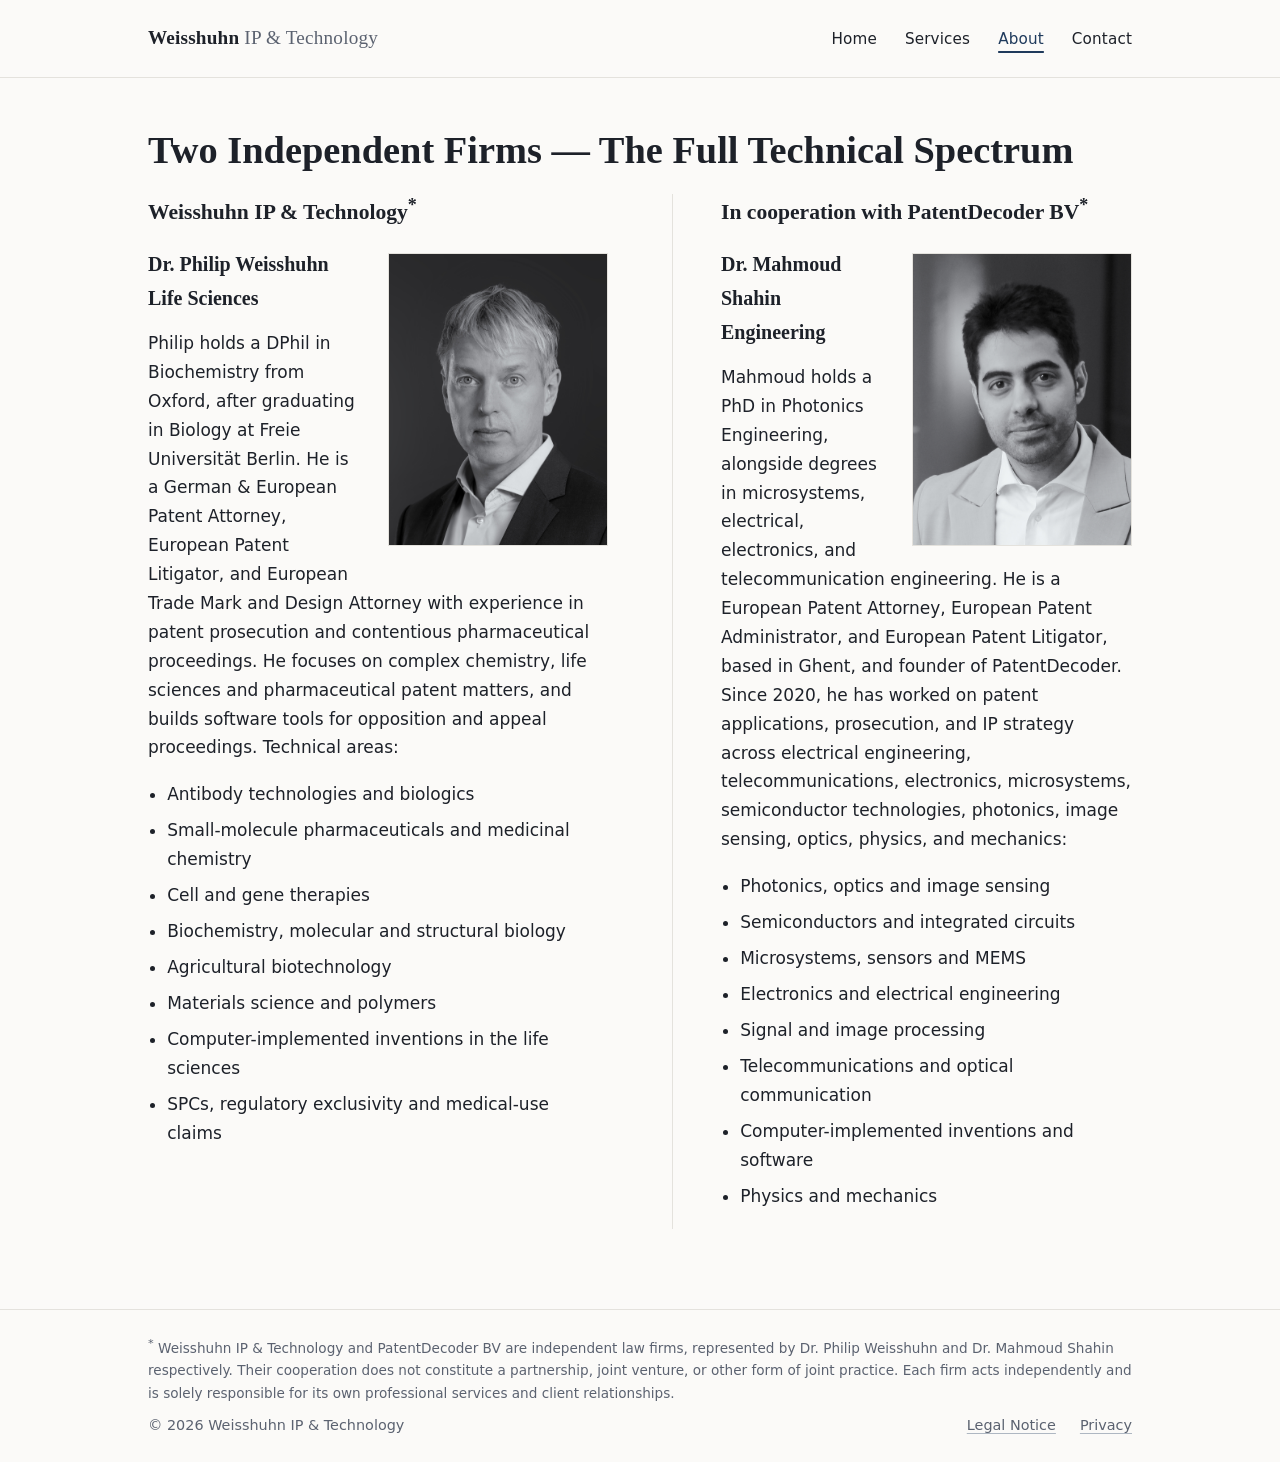
==== commit 354f79ff: "Remove em-dashes from Philip and Mahmoud names" ====
--- a/about.html
+++ b/about.html
@@ -32,7 +32,7 @@
       <section class="about-self">
         <h2 class="section-firm">Weisshuhn IP &amp; Technology<sup>*</sup></h2>
         <img class="portrait" src="Seleniumstich.jpg" alt="Dr. Philip Weisshuhn" width="640" height="853">
-        <p class="name">Dr. Philip Weisshuhn &mdash; Life Sciences</p>
+        <p class="name">Dr. Philip Weisshuhn Life Sciences</p>
         <p>Philip holds a DPhil in Biochemistry from Oxford, after graduating in Biology at Freie Universität Berlin. He is a German &amp; European Patent Attorney, European Patent Litigator, and European Trade Mark and Design Attorney with experience in patent prosecution and contentious pharmaceutical proceedings. He focuses on complex chemistry, life sciences and pharmaceutical patent matters, and builds software tools for opposition and appeal proceedings. Technical areas:</p>
 
         <ul>
@@ -51,7 +51,7 @@
       <section class="about-coop">
         <h2 class="section-firm">In cooperation with PatentDecoder BV<sup>*</sup></h2>
         <img class="portrait" src="Mahprof.jpg" alt="Dr. Mahmoud Shahin" width="640" height="853">
-        <p class="name">Dr. Mahmoud Shahin &mdash; Engineering</p>
+        <p class="name">Dr. Mahmoud Shahin Engineering</p>
         <p>Mahmoud holds a PhD in Photonics Engineering, alongside degrees in microsystems, electrical, electronics, and telecommunication engineering. He is a European Patent Attorney, European Patent Administrator, and European Patent Litigator, based in Ghent, and founder of PatentDecoder. Since 2020, he has worked on patent applications, prosecution, and IP strategy across electrical engineering, telecommunications, electronics, microsystems, semiconductor technologies, photonics, image sensing, optics, physics, and mechanics:</p>
 
         <ul>
